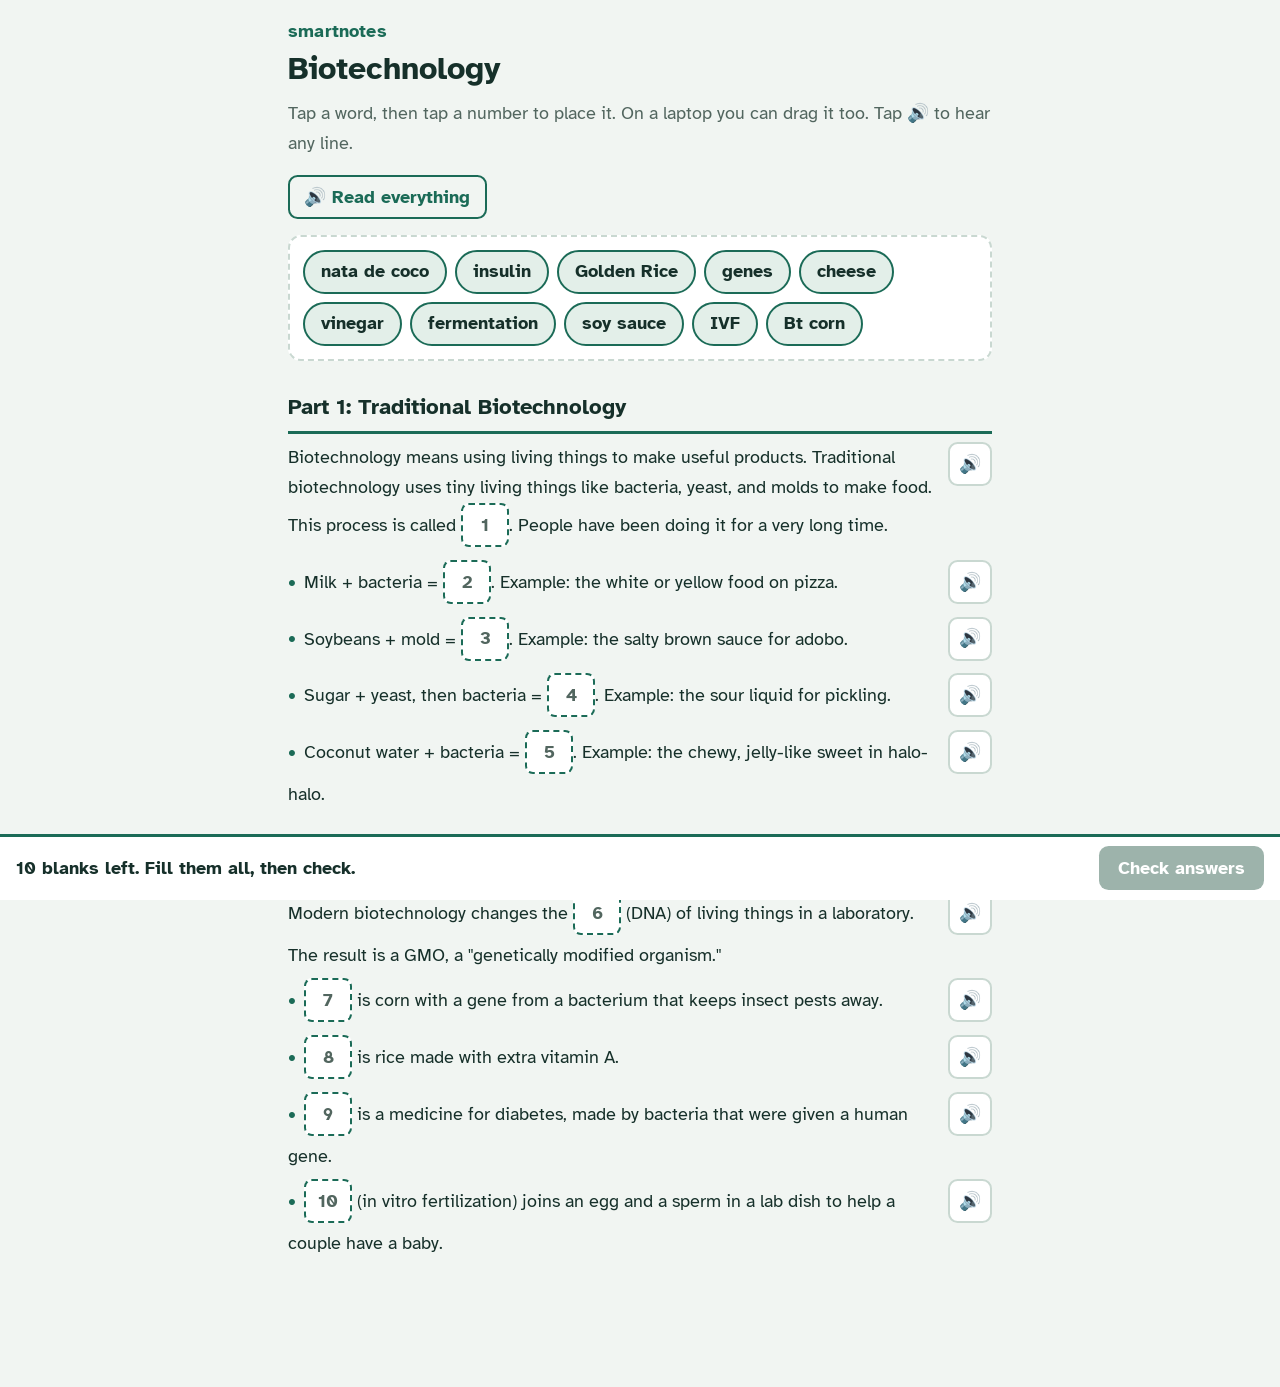
==== reviewer.html @ 5e4b33f2 "init commit" ====
<!doctype html>
<html lang="en"><head><meta charset="utf-8">
<meta name="viewport" content="width=device-width, initial-scale=1">
<title>smartnotes reviewer</title>
<link rel="preconnect" href="https://fonts.googleapis.com">
<link href="https://fonts.googleapis.com/css2?family=Atkinson+Hyperlegible:wght@400;700&display=swap" rel="stylesheet">
<link rel="stylesheet" href="css/style.css"></head>
<body>
<main class="wrap" id="app">
 <header class="top">
  <a class="brand" href="index.html">smartnotes</a>
  <h1 id="title"></h1>
 </header>
 <section id="read">
  <p class="how">Tap a word, then tap a number to place it. On a laptop you can drag it too. Tap 🔊 to hear any line.</p>
  <button id="readall" class="ghost">🔊 Read everything</button>
  <div id="bank" class="bank" aria-label="Word bank"></div>
  <div id="sections"></div>
 </section>
 <section id="quiz" hidden>
  <p id="qn" class="how"></p>
  <p id="qt" class="qtext"></p>
  <button id="qspk" class="ghost">🔊 Read it</button>
  <div class="choices">
   <button class="choice trad" data-a="Traditional">Traditional</button>
   <button class="choice mod" data-a="Modern">Modern</button>
  </div>
  <p id="qfb" class="fb" aria-live="polite"></p>
  <button id="qnext" class="main" hidden>Next</button>
 </section>
 <section id="full" hidden></section>
 <p id="err" class="err" hidden></p>
</main>
<div id="bar" class="bar">
 <span id="msg"></span>
 <button id="jump" class="ghost" hidden>Go to next wrong</button>
 <button id="check" class="main" disabled>Check answers</button>
 <button id="startq" class="main" hidden>Start quiz</button>
</div>
<script src="js/app.js"></script>
</body></html>
---- css/style.css ----
:root{--bg:#f1f5f2;--ink:#16302a;--mute:#52665f;--pri:#1b6b57;--line:#c9d8d1;--card:#fff;--trad:#a9620f;--mod:#3f45b0;--bad:#b3261e;--ok:#1b7a43}
*{box-sizing:border-box}
body{margin:0;background:var(--bg);color:var(--ink);font:1.125rem/1.7 "Atkinson Hyperlegible",system-ui,sans-serif;padding-bottom:6.5rem}
.wrap{max-width:46rem;margin:0 auto;padding:1rem}
.brand{font-weight:700;color:var(--pri);text-decoration:none;letter-spacing:.01em}
h1{font-size:2rem;line-height:1.2;margin:.2rem 0 .6rem}
h2{font-size:1.35rem;margin:1.8rem 0 .5rem;padding-bottom:.3rem;border-bottom:3px solid var(--pri)}
.sub,.how{color:var(--mute);margin:.2rem 0 1rem}
button{font:inherit;cursor:pointer;min-height:2.75rem}
button:focus-visible{outline:3px solid var(--mod);outline-offset:2px}
.main{background:var(--pri);color:#fff;border:0;border-radius:.6rem;padding:.4rem 1.2rem;font-weight:700}
.main:disabled{background:#9db3ab;cursor:not-allowed}
.ghost{background:transparent;border:2px solid var(--pri);color:var(--pri);border-radius:.6rem;padding:.2rem .9rem;font-weight:700}
.bank{display:flex;flex-wrap:wrap;gap:.5rem;margin:1rem 0;padding:.8rem;background:var(--card);border:2px dashed var(--line);border-radius:.8rem;min-height:4rem;position:sticky;top:0;z-index:2}
.chip{background:#e3efe9;border:2px solid var(--pri);border-radius:2rem;padding:.2rem 1rem;font-weight:700;color:var(--ink);cursor:grab}
.chip.sel{background:var(--pri);color:#fff}
.line{display:flex;gap:.6rem;align-items:flex-start;margin:.5rem 0}
.line .t{flex:1}
.line.item .t::before{content:"•";margin-right:.5rem;color:var(--pri);font-weight:700}
.spk{flex:none;background:var(--card);border:2px solid var(--line);border-radius:.6rem;width:2.75rem}
.bw{display:inline-block;vertical-align:baseline}
.blank{min-width:3rem;padding:0 .7rem;background:var(--card);border:2px dashed var(--pri);border-radius:.5rem;color:var(--mute);font-weight:700}
.blank.filled{border-style:solid;color:var(--ink);background:#e3efe9}
.blank.ok{border-color:var(--ok);background:#dcf1e3;color:var(--ink);cursor:default}
.blank.wrong{border-color:var(--bad);background:#fbe5e3;animation:shake .35s}
.hint{display:block;font-size:1rem;color:var(--bad);font-weight:700;margin:.1rem 0 .3rem}
@keyframes shake{25%{transform:translateX(-5px)}75%{transform:translateX(5px)}}
@media (prefers-reduced-motion:reduce){.blank.wrong{animation:none}}
.bar{position:fixed;left:0;right:0;bottom:0;background:var(--card);border-top:3px solid var(--pri);padding:.6rem 1rem;display:flex;gap:.6rem;flex-wrap:wrap;align-items:center;justify-content:center;z-index:5}
.bar[hidden]{display:none}
#msg{flex:1 1 12rem;font-weight:700}
.qtext{font-size:2.2rem;font-weight:700;line-height:1.2;margin:.5rem 0 1rem}
.choices{display:grid;grid-template-columns:1fr 1fr;gap:.8rem;margin:1rem 0}
.choice{border:0;border-radius:.8rem;color:#fff;font-weight:700;font-size:1.3rem;min-height:4.5rem}
.choice.trad{background:var(--trad)}.choice.mod{background:var(--mod)}
.choice:disabled{opacity:.45;cursor:default}
.fb{font-size:1.2rem;font-weight:700;min-height:2rem}
.fb.good{color:var(--ok)}.fb.bad{color:var(--bad)}
mark{background:#dcf1e3;color:var(--ink);font-weight:700;padding:0 .25rem;border-radius:.25rem}
table{border-collapse:collapse;width:100%;margin:.5rem 0}
th,td{border:1px solid var(--line);padding:.4rem .6rem;text-align:left}
.score{background:var(--card);border:2px solid var(--pri);border-radius:.8rem;padding:.8rem 1rem;margin:1rem 0}
.topic{display:block;background:var(--card);border:2px solid var(--line);border-radius:.8rem;padding:1rem;margin:.6rem 0;text-decoration:none;color:var(--ink)}
.topic span{display:block;color:var(--mute)}
.err{color:var(--bad);font-weight:700}
@media print{
 body{background:#fff;padding:0;font-size:12pt}
 .top,#read,#quiz,.bar,.noprint,.spk{display:none!important}
 #full{display:block!important}
 mark{background:none;border-bottom:1px solid #000}
}
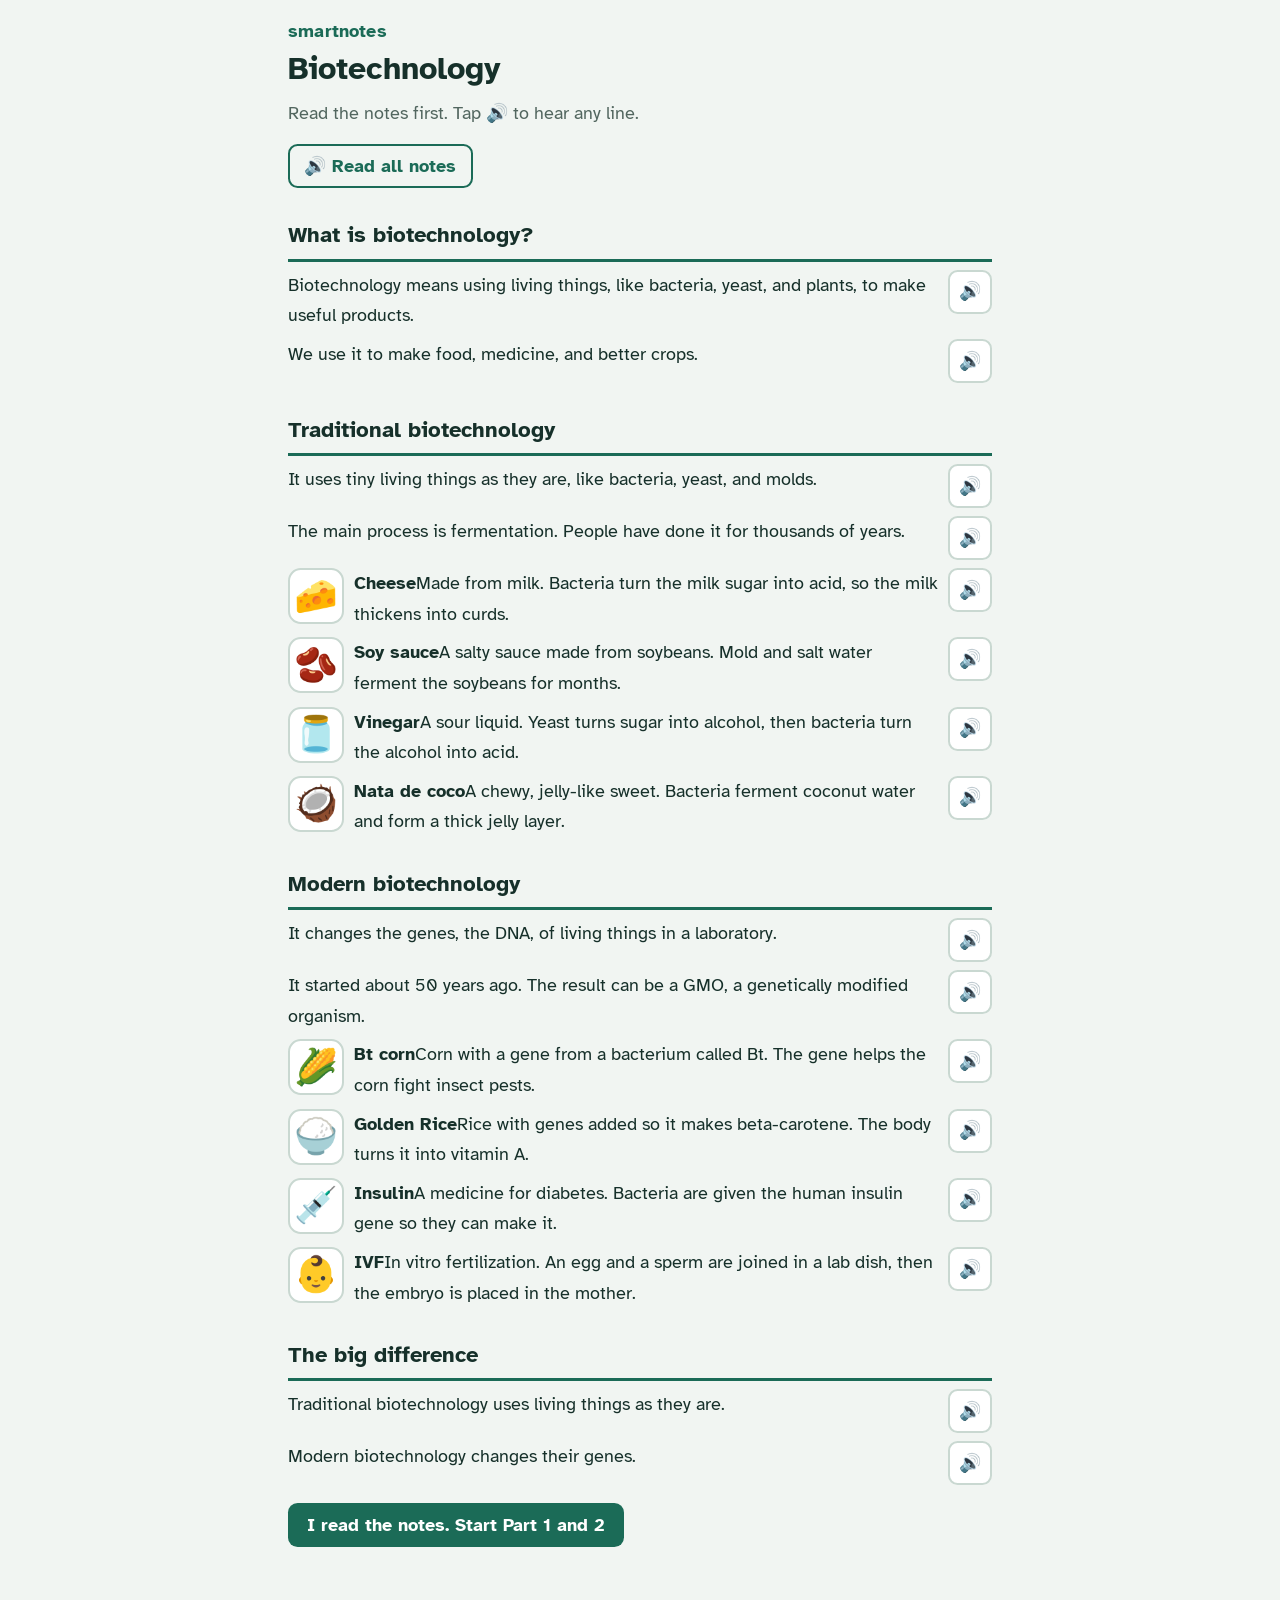
==== commit 6a9a86ec: "Add example descriptions and new audio clips" ====
--- a/reviewer.html
+++ b/reviewer.html
@@ -11,7 +11,13 @@
   <a class="brand" href="index.html">smartnotes</a>
   <h1 id="title"></h1>
  </header>
- <section id="read">
+ <section id="notes">
+  <p class="how">Read the notes first. Tap 🔊 to hear any line.</p>
+  <button id="readnotes" class="ghost">🔊 Read all notes</button>
+  <div id="notesBody"></div>
+  <p><button id="begin" class="main">I read the notes. Start Part 1 and 2</button></p>
+ </section>
+ <section id="read" hidden>
   <p class="how">Tap a word, then tap a number to place it. On a laptop you can drag it too. Tap 🔊 to hear any line.</p>
   <button id="readall" class="ghost">🔊 Read everything</button>
   <div id="bank" class="bank" aria-label="Word bank"></div>
@@ -19,6 +25,7 @@
  </section>
  <section id="quiz" hidden>
   <p id="qn" class="how"></p>
+  <div id="qpic"></div>
   <p id="qt" class="qtext"></p>
   <button id="qspk" class="ghost">🔊 Read it</button>
   <div class="choices">
@@ -31,7 +38,7 @@
  <section id="full" hidden></section>
  <p id="err" class="err" hidden></p>
 </main>
-<div id="bar" class="bar">
+<div id="bar" class="bar" hidden>
  <span id="msg"></span>
  <button id="jump" class="ghost" hidden>Go to next wrong</button>
  <button id="check" class="main" disabled>Check answers</button>
--- a/css/style.css
+++ b/css/style.css
@@ -49,3 +49,7 @@
  #full{display:block!important}
  mark{background:none;border-bottom:1px solid #000}
 }
+
+.pic{flex:none;width:3.5rem;height:3.5rem;display:flex;align-items:center;justify-content:center;font-size:2.2rem;line-height:1;background:var(--card);border:2px solid var(--line);border-radius:.8rem;object-fit:cover}
+#qpic .pic{width:7rem;height:7rem;font-size:4.5rem}
+#qpic:empty{display:none}
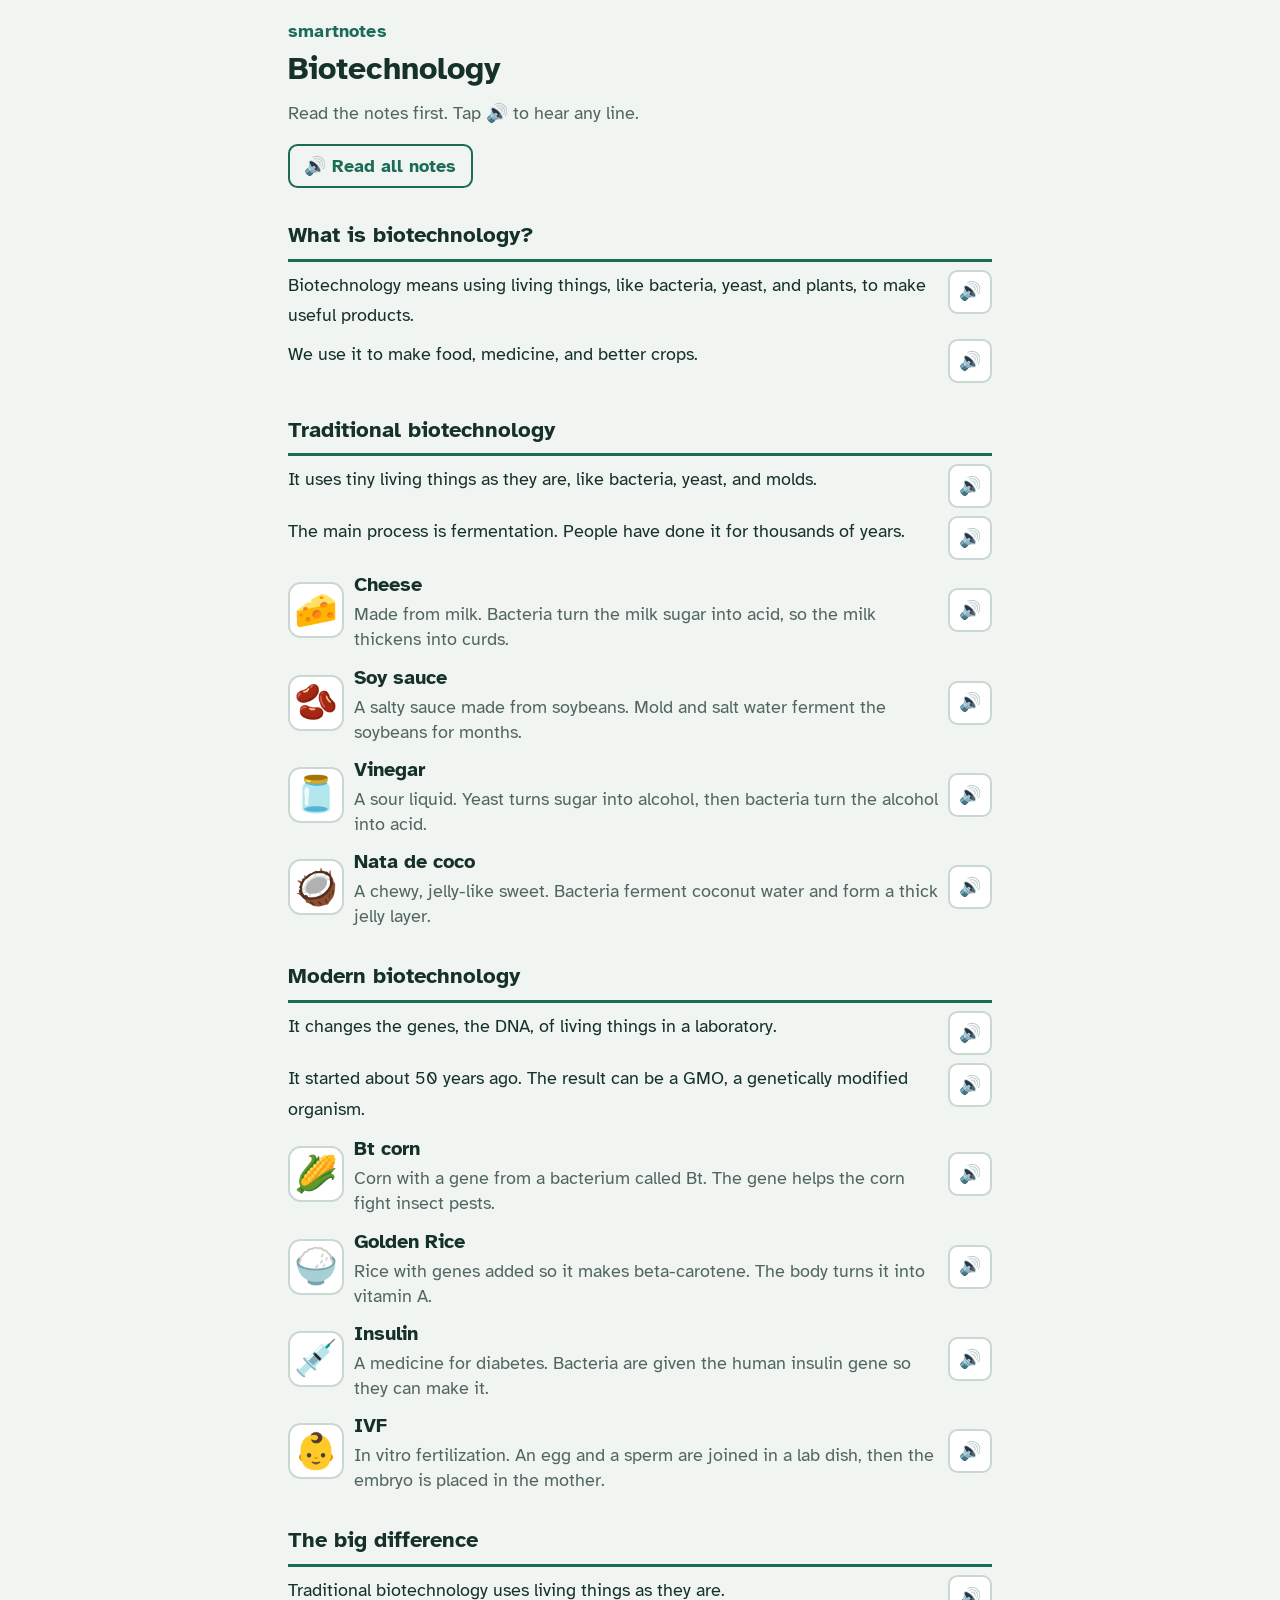
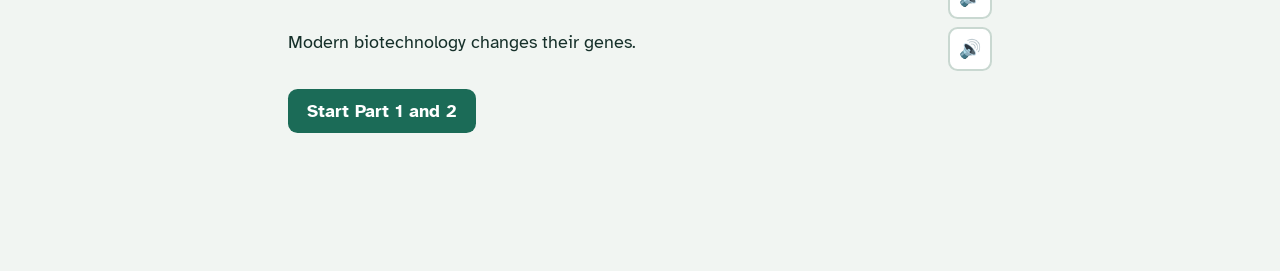
==== commit 4decc1b3: "Update styles and start button" ====
--- a/reviewer.html
+++ b/reviewer.html
@@ -15,7 +15,7 @@
   <p class="how">Read the notes first. Tap 🔊 to hear any line.</p>
   <button id="readnotes" class="ghost">🔊 Read all notes</button>
   <div id="notesBody"></div>
-  <p><button id="begin" class="main">I read the notes. Start Part 1 and 2</button></p>
+  <p><button id="begin" class="main">Start Part 1 and 2</button></p>
  </section>
  <section id="read" hidden>
   <p class="how">Tap a word, then tap a number to place it. On a laptop you can drag it too. Tap 🔊 to hear any line.</p>
--- a/css/style.css
+++ b/css/style.css
@@ -53,3 +53,6 @@
 .pic{flex:none;width:3.5rem;height:3.5rem;display:flex;align-items:center;justify-content:center;font-size:2.2rem;line-height:1;background:var(--card);border:2px solid var(--line);border-radius:.8rem;object-fit:cover}
 #qpic .pic{width:7rem;height:7rem;font-size:4.5rem}
 #qpic:empty{display:none}
+.line:has(.pic){align-items:center}
+.line .t b{display:block;font-size:1.25rem}
+.d{display:block;color:var(--mute);line-height:1.4}
